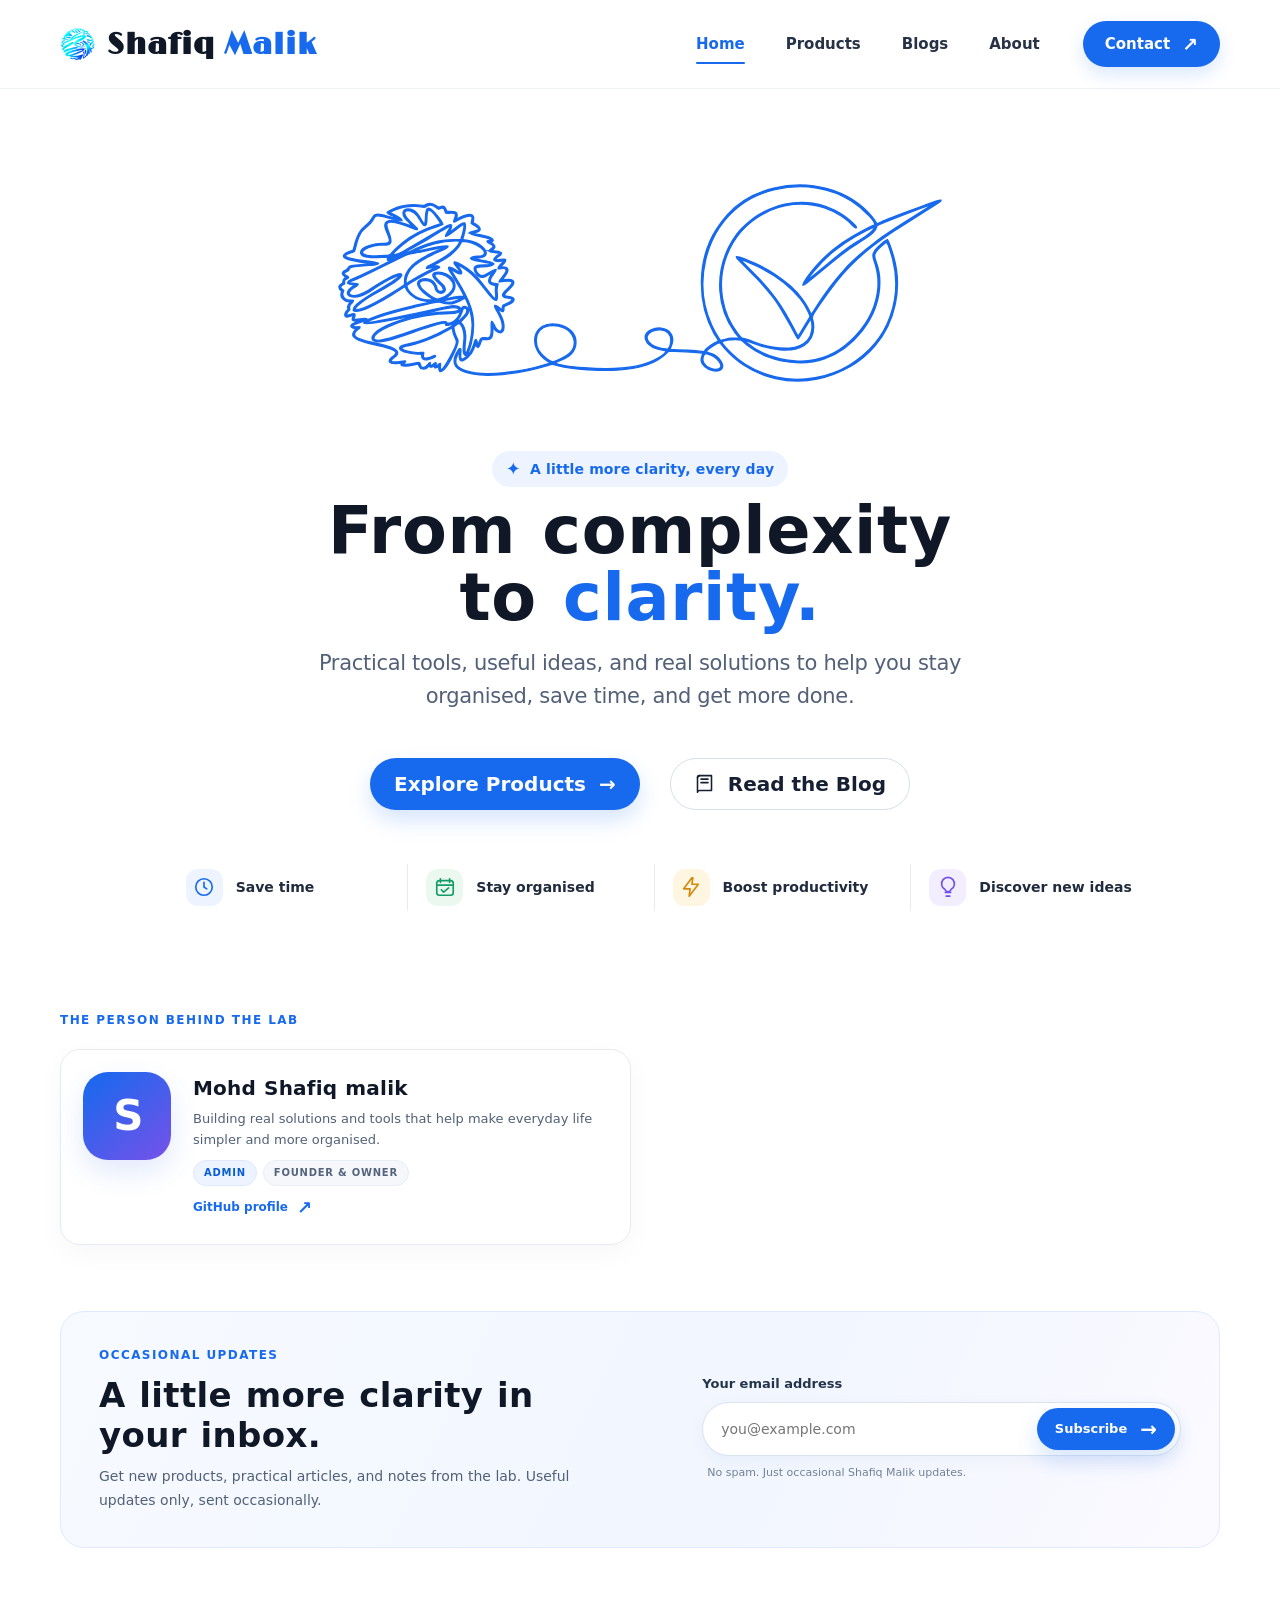
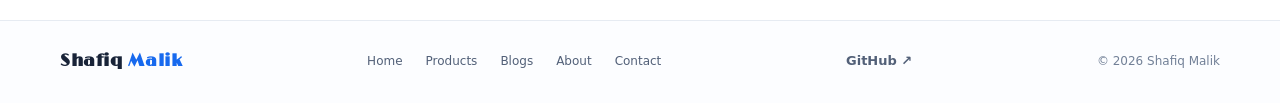
==== docs/index.html @ 5ccac987 "initial Commit" ====
<!doctype html>
<html lang="en">

<head>
  <meta charset="utf-8">
  <meta name="viewport" content="width=device-width, initial-scale=1">
  <meta name="theme-color" content="#ffffff">
  <meta name="description"
    content="Practical tools, useful ideas, and real solutions to help you stay organised, save time, and get more done.">
  <title>Shafiq Malik — From complexity to clarity</title>
  <link rel="icon" href="assets/logo.png" type="image/png">
  <link rel="stylesheet" href="styles.css">
  <script src="site-config.js" defer></script>
  <script src="app.js" defer></script>
</head>

<body>
  <a class="skip-link" href="#main-content">Skip to content</a>
  <header class="site-header">
    <div class="container nav-wrap">
      <a class="brand" href="index.html" aria-label="ShafiqMalik home">
        <img src="assets/logo.png" alt="" class="brand-mark">
        <span class="brand-name">Shafiq<span> Malik</span></span>
      </a>
      <button class="menu-toggle" type="button" aria-label="Open navigation" aria-expanded="false"
        aria-controls="primary-nav">
        <span></span><span></span><span></span>
      </button>
      <nav class="primary-nav" id="primary-nav" aria-label="Main navigation">
        <a class="active" aria-current="page" href="index.html">Home</a>
        <a href="products.html">Products</a>
        <a href="blogs.html">Blogs</a>
        <a href="about.html">About</a>
        <a class="nav-contact" href="contact.html">Contact <span aria-hidden="true">↗</span></a>
      </nav>
    </div>
  </header>

  <main id="main-content">
    <section class="hero container">
      <div class="hero-art" aria-label="From complexity to clarity">
        <img class="hero-illustration" src="assets/hero-illustration.svg"
          alt="A tangle of overlapping lines flows into a clear blue arrow and check mark">
      </div>

      <div class="hero-copy">
        <div class="eyebrow"><span class="sparkle" aria-hidden="true">✦</span> A little more clarity, every day</div>
        <h1>From complexity<br>to <span>clarity.</span></h1>
        <p class="hero-lead">Practical tools, useful ideas, and real solutions to help you stay organised, save time,
          and get more done.</p>
        <div class="hero-actions">
          <a class="button button-primary" href="products.html">Explore Products <span aria-hidden="true">→</span></a>
          <a class="button button-secondary" href="blogs.html"><svg viewBox="0 0 24 24" aria-hidden="true">
              <path d="M4 5.5A2.5 2.5 0 0 1 6.5 3H20v17H6.5A2.5 2.5 0 0 0 4 22V5.5Z" />
              <path d="M4 5.5A2.5 2.5 0 0 1 6.5 3M8 7h8M8 11h8" />
            </svg>
            Read the Blog</a>
        </div>
      </div>

    </section>



    <section class="benefits container" aria-label="What you can get from ShafiqHub">
      <div class="benefit"><span class="benefit-icon icon-blue"><svg viewBox="0 0 24 24" aria-hidden="true">
            <circle cx="12" cy="12" r="9" />
            <path d="M12 7v5l3 2" />
          </svg></span><span>Save time</span></div>
      <div class="benefit"><span class="benefit-icon icon-green"><svg viewBox="0 0 24 24" aria-hidden="true">
            <rect x="3" y="5" width="18" height="16" rx="3" />
            <path d="M7 3v4M17 3v4M3 10h18M8 15l2.5 2.5L16 13" />
          </svg></span><span>Stay organised</span></div>
      <div class="benefit"><span class="benefit-icon icon-yellow"><svg viewBox="0 0 24 24" aria-hidden="true">
            <path d="m13 2-9 12h7l-1 8 10-13h-7l1-7Z" />
          </svg></span><span>Boost productivity</span></div>
      <div class="benefit"><span class="benefit-icon icon-purple"><svg viewBox="0 0 24 24" aria-hidden="true">
            <path d="M9 18h6M10 22h4M8.5 14.5A7 7 0 1 1 15.5 14.5c-.9.8-1.3 1.6-1.5 2.5h-4c-.2-.9-.6-1.7-1.5-2.5Z" />
          </svg></span><span>Discover new ideas</span></div>
    </section>


    <section class="home-team container" aria-labelledby="home-team-heading">
      <div class="home-section-heading">
        <div>
          <p class="section-kicker">The person behind the lab</p>
          <!-- <h2 id="home-team-heading">A small team, building with purpose.</h2> -->
        </div>

      </div>
      <!-- <p>Meet the people working to turn useful ideas into clearer, more practical experiences.</p> -->

      <div class="home-team-grid">
        <article class="home-team-card">

          <div class="home-team-avatar home-team-avatar-shafiq" aria-hidden="true">S</div>
          <div class="home-team-copy">

            <h3>Mohd Shafiq malik</h3>
            <p>Building real solutions and tools that help make everyday life simpler and more organised.
            </p>
            <div class="home-team-roles">
              <span class="team-role team-role-admin">ADMIN</span>
              <span class="team-role">FOUNDER &amp; OWNER</span>
            </div>
            <a class="text-link" data-github-config="shafiq" href="https://github.com/MdShafiqMalik" target="_blank"
              rel="noopener noreferrer">GitHub profile <span aria-hidden="true">↗</span></a>
          </div>
        </article>
        <!-- 
        <article class="home-team-card">
          <div class="home-team-avatar home-team-avatar-raqib" aria-hidden="true">R</div>
          <div class="home-team-copy">
            <div class="home-team-roles"><span class="team-role">TEAM MEMBER</span></div>
            <h3>Mohd Raqib Malik</h3>
            <p>Part of the Shafiq Malik team, contributing to the shared effort of making useful technology accessible.
            </p>
            <a class="text-link" data-github-config="mohdRaqibMalik" href="#" hidden>GitHub profile <span
                aria-hidden="true">↗</span></a>
          </div>
        </article> -->
      </div>
    </section>

    <section class="subscribe-section container" aria-labelledby="subscribe-heading">
      <div class="subscribe-panel">
        <div class="subscribe-copy">
          <p class="section-kicker">Occasional updates</p>
          <h2 id="subscribe-heading">A little more clarity in your inbox.</h2>
          <p>Get new products, practical articles, and notes from the lab. Useful updates only, sent occasionally.</p>
        </div>
        <form class="subscribe-form" id="subscribe-form">
          <label class="subscribe-label" for="subscribe-email">Your email address</label>
          <div class="subscribe-input-row">
            <input id="subscribe-email" name="email" type="email" placeholder="you@example.com" autocomplete="email"
              required>
            <button class="button button-primary" type="submit">Subscribe <span aria-hidden="true">→</span></button>
          </div>
          <p class="subscribe-feedback" id="subscribe-feedback" role="status" aria-live="polite">No spam. Just
            occasional Shafiq Malik updates.</p>
        </form>
      </div>
    </section>
  </main>

  <footer class="site-footer">
    <div class="container footer-inner">
      <a class="footer-brand" href="index.html">Shafiq <span>Malik</span></a>
      <nav class="footer-nav" aria-label="Footer navigation"><a href="index.html">Home</a><a
          href="products.html">Products</a><a href="blogs.html">Blogs</a><a href="about.html">About</a><a
          href="contact.html">Contact</a></nav>
      <a class="footer-github-link" data-github-config="organization" href="#" hidden>GitHub <span
          aria-hidden="true">↗</span></a>
      <span>© <span data-year></span> Shafiq Malik</span>
    </div>
  </footer>
</body>

</html>
---- docs/styles.css ----
@font-face {
  font-family: 'Limelight';
  src: url('./assets/Limelight-Regular.ttf') format('truetype');
  font-weight: normal;
  font-style: normal;
}

:root {
  color-scheme: light;
  --ink: #101828;
  --muted: #526078;
  --subtle: #728097;
  --blue: #1769ee;
  --blue-dark: #0b57d0;
  --blue-soft: #edf4ff;
  --line: #e6ebf2;
  --surface: #ffffff;
  --surface-soft: #f8faff;
  --green: #119b70;
  --violet: #7757ed;
  --yellow: #d99516;
  --shadow: 0 18px 50px rgba(16, 42, 90, .08);
  --radius: 22px;
  font-family: Inter, ui-sans-serif, system-ui, -apple-system, BlinkMacSystemFont, "Segoe UI", sans-serif;
}

* {
  box-sizing: border-box;
}

html {
  scroll-behavior: smooth;
}

body {
  margin: 0;
  color: var(--ink);
  background: #fff;
  font-size: 16px;
  line-height: 1.6;
  -webkit-font-smoothing: antialiased;
}

a {
  color: inherit;
  text-decoration: none;
}

button,
input,
select,
textarea {
  font: inherit;
}

button,
a {
  -webkit-tap-highlight-color: transparent;
}

svg {
  display: block;
}

.container {
  width: min(1160px, calc(100% - 64px));
  margin-inline: auto;
}

/* Header and navigation */
.site-header {
  position: relative;
  z-index: 10;
  background: rgba(255, 255, 255, .92);
  border-bottom: 1px solid rgba(230, 235, 242, .65);
}

.nav-wrap {
  min-height: 88px;
  display: flex;
  align-items: center;
  justify-content: space-between;
  gap: 38px;
}

.brand {
  display: inline-flex;
  align-items: center;
  gap: 12px;
  flex: 0 0 auto;
}

.brand-mark {
  width: 35px;
  height: 35px;
  object-fit: contain;
}

.brand-name {
  font-family: "Limelight", sans-serif;
  ;
  margin-top: 2px;
  font-size: 29px;
  font-weight: 720;
  letter-spacing: -1.35px;
  color: #101828;
  line-height: 1;
}

.brand-name span,
.footer-brand span {
  color: var(--blue);
}

.primary-nav {
  display: flex;
  align-items: center;
  gap: clamp(22px, 3.2vw, 46px);
  margin-left: auto;
}

.primary-nav>a:not(.nav-contact) {
  position: relative;
  color: #273246;
  font-size: 15px;
  font-weight: 560;
  padding: 12px 0;
  transition: color .2s ease;
}

.primary-nav>a:not(.nav-contact)::after {
  content: "";
  position: absolute;
  left: 0;
  right: 0;
  bottom: 4px;
  height: 2px;
  border-radius: 2px;
  background: var(--blue);
  transform: scaleX(0);
  transform-origin: center;
  transition: transform .2s ease;
}

.primary-nav>a:not(.nav-contact):hover,
.primary-nav>a.active:not(.nav-contact) {
  color: var(--blue);
}

.primary-nav>a.active:not(.nav-contact)::after,
.primary-nav>a:not(.nav-contact):hover::after {
  transform: scaleX(1);
}

.nav-contact {
  display: inline-flex;
  align-items: center;
  justify-content: center;
  gap: 12px;
  min-height: 46px;
  padding: 0 22px;
  margin-left: 2px;
  color: #fff;
  background: var(--blue);
  border-radius: 999px;
  font-size: 15px;
  font-weight: 650;
  box-shadow: 0 7px 18px rgba(23, 105, 238, .16);
  transition: background .2s ease, transform .2s ease;
}

.nav-contact:hover {
  background: var(--blue-dark);
  transform: translateY(-1px);
}

.nav-contact span {
  font-size: 19px;
  line-height: 1;
}

.menu-toggle {
  display: none;
}

/* Homepage hero */
.hero {
  min-height: 490px;
  display: grid;
  grid-template-areas: "copy art";
  grid-template-columns: minmax(0, 1.02fr) minmax(0, .98fr);
  align-items: center;
  gap: 12px;
  padding-top: 52px;
  padding-bottom: 28px;
}

.hero-copy {
  grid-area: copy;
  position: relative;
  z-index: 1;
  padding: 12px 0 22px;
}

.eyebrow {
  display: inline-flex;
  align-items: center;
  gap: 9px;
  min-height: 36px;
  padding: 6px 14px;
  color: var(--blue);
  background: #edf4ff;
  border-radius: 999px;
  font-size: 14px;
  font-weight: 650;
  letter-spacing: .01em;
}

.sparkle {
  font-size: 18px;
  line-height: 1;
}

h1,
h2,
h3,
p {
  margin-top: 0;
}

.hero h1 {
  max-width: 650px;
  margin: 22px 0 20px;
  color: #101828;
  font-size: clamp(48px, 5.5vw, 70px);
  font-weight: 760;
  line-height: 1.03;
  letter-spacing: -.055em;
}

.hero h1 span,
.page-hero h1 span {
  color: var(--blue);
}

.hero-lead {
  max-width: 585px;
  margin-bottom: 28px;
  color: var(--muted);
  font-size: clamp(18px, 1.75vw, 21px);
  line-height: 1.55;
  letter-spacing: -.015em;
}

.hero-actions {
  margin-top: 20px;
  display: flex;
  flex-wrap: wrap;
  align-items: center;
  gap: 30px;
}

.button {
  display: inline-flex;
  align-items: center;
  justify-content: center;
  gap: 13px;
  min-height: 52px;
  padding: 0 23px;
  border: 1px solid transparent;
  border-radius: 999px;
  font-size: 20px;
  font-weight: bolder;
  cursor: pointer;
  transition: transform .2s ease, box-shadow .2s ease, background .2s ease, border-color .2s ease;
}



.button:hover {
  transform: translateY(-2px);
}

.button-primary {
  color: #fff;
  background: var(--blue);
  box-shadow: 0 10px 22px rgba(23, 105, 238, .18);
}

.button-primary:hover {
  background: var(--blue-dark);
  box-shadow: 0 13px 26px rgba(23, 105, 238, .22);
}

.button-primary span {
  font-size: 20px;
  line-height: 1;
}

.button-secondary {
  color: #172033;
  background: #fff;
  border-color: #d8e0eb;
}

.button-secondary:hover {
  border-color: #a9c5f2;
  background: #fbfdff;
}

.button-secondary svg {
  width: 21px;
  height: 21px;
  fill: none;
  stroke: currentColor;
  stroke-width: 1.8;
  stroke-linecap: round;
  stroke-linejoin: round;
}

.hero-art {
  grid-area: art;
  position: relative;
  display: flex;
  align-items: center;
  justify-content: center;
  min-width: 0;
  min-height: 340px;
}

.hero-illustration {
  display: block;
  width: min(100%, 620px);
  height: auto;
  overflow: visible;
}

/* Compact benefits strip */
.benefits {
  display: grid;
  grid-template-columns: repeat(4, minmax(0, 1fr));
  align-items: center;
  margin-top: 4px;
  margin-bottom: 72px;
  padding: 18px 0;
}

.benefit {
  display: flex;
  align-items: center;
  justify-content: center;
  gap: 13px;
  min-width: 0;
  padding: 5px 18px;
  color: #202b3e;
  font-size: 14px;
  font-weight: 620;
  white-space: nowrap;
}

.benefit+.benefit {
  border-left: 1px solid var(--line);
}

.benefit-icon {
  display: inline-grid;
  place-items: center;
  flex: 0 0 37px;
  width: 37px;
  height: 37px;
  border-radius: 12px;
}

.benefit-icon svg {
  width: 22px;
  height: 22px;
  fill: none;
  stroke: currentColor;
  stroke-width: 1.8;
  stroke-linecap: round;
  stroke-linejoin: round;
}

.icon-blue {
  color: #1769ee;
  background: #edf4ff;
}

.icon-green {
  color: #129c67;
  background: #eaf8f0;
}

.icon-yellow {
  color: #d18a0a;
  background: #fff6e2;
}

.icon-purple {
  color: #7252eb;
  background: #f2edff;
}

.home-next {
  display: grid;
  grid-template-columns: 1fr 1fr auto;
  align-items: center;
  gap: 35px;
  padding: 34px 0 72px;
  border-top: 1px solid var(--line);
}

.section-kicker {
  margin-bottom: 9px;
  color: var(--blue);
  font-size: 12px;
  font-weight: 750;
  letter-spacing: .12em;
  text-transform: uppercase;
}

.home-next h2,
.soft-cta h2 {
  margin-bottom: 0;
  font-size: clamp(24px, 3vw, 34px);
  line-height: 1.2;
  letter-spacing: -.04em;
}

.home-next>p {
  max-width: 430px;
  margin: 0;
  color: var(--muted);
}

.text-link {
  display: inline-flex;
  align-items: center;
  gap: 9px;
  color: var(--blue);
  font-size: 14px;
  font-weight: 680;
}

.text-link span {
  font-size: 18px;
  transition: transform .2s ease;
}

.text-link:hover span {
  transform: translateX(4px);
}

/* Shared interior page heading */
.page-hero {
  padding-top: 74px;
  padding-bottom: 44px;
  text-align: center;
}

.page-hero h1 {
  max-width: 850px;
  margin: 20px auto 16px;
  color: #101828;
  font-size: clamp(42px, 5.6vw, 62px);
  line-height: 1.08;
  letter-spacing: -.052em;
}

.page-hero>p {
  max-width: 680px;
  margin: 0 auto;
  color: var(--muted);
  font-size: 18px;
  line-height: 1.65;
}

/* Products */
.product-grid {
  display: grid;
  grid-template-columns: repeat(3, minmax(0, 1fr));
  gap: 20px;
  padding-bottom: 68px;
}

.product-card {
  display: flex;
  flex-direction: column;
  align-items: flex-start;
  min-height: 330px;
  padding: 27px;
  border: 1px solid var(--line);
  border-radius: var(--radius);
  background: #fff;
  box-shadow: 0 8px 28px rgba(18, 42, 80, .035);
  transition: transform .22s ease, box-shadow .22s ease, border-color .22s ease;
}

.product-card:hover {
  transform: translateY(-5px);
  border-color: #d4e2f8;
  box-shadow: var(--shadow);
}

.product-symbol {
  display: grid;
  place-items: center;
  width: 58px;
  height: 58px;
  margin-bottom: 20px;
  border-radius: 17px;
}

.product-symbol svg {
  width: 31px;
  height: 31px;
  fill: none;
  stroke: currentColor;
  stroke-width: 2;
  stroke-linecap: round;
  stroke-linejoin: round;
}

.product-blue .product-symbol {
  color: #1769ee;
  background: #edf4ff;
}

.product-violet .product-symbol {
  color: #7252eb;
  background: #f2edff;
}

.product-green .product-symbol {
  color: #119b70;
  background: #eaf8f0;
}

.card-label {
  margin-bottom: 5px;
  color: var(--subtle);
  font-size: 12px;
  font-weight: 700;
  letter-spacing: .09em;
  text-transform: uppercase;
}

.product-card h2 {
  margin-bottom: 9px;
  font-size: 24px;
  letter-spacing: -.035em;
}

.product-card>p:not(.card-label) {
  margin-bottom: 16px;
  color: var(--muted);
  font-size: 14px;
  line-height: 1.65;
}

.tag-row {
  display: flex;
  flex-wrap: wrap;
  gap: 7px;
  margin-top: auto;
  margin-bottom: 18px;
}

.tag-row span {
  padding: 4px 9px;
  color: #53627b;
  background: #f5f7fb;
  border: 1px solid #edf0f5;
  border-radius: 999px;
  font-size: 11px;
  font-weight: 600;
}

.soft-cta {
  display: flex;
  align-items: center;
  justify-content: space-between;
  gap: 24px;
  margin-bottom: 76px;
  padding: 30px 34px;
  border: 1px solid #e4edfb;
  border-radius: 24px;
  background: linear-gradient(110deg, #f7faff 0%, #f1f6ff 100%);
}

.soft-cta h2 {
  margin-bottom: 8px;
}

.soft-cta p:not(.section-kicker) {
  margin-bottom: 0;
  color: var(--muted);
  font-size: 14px;
}

.soft-cta .section-kicker {
  margin-bottom: 7px;
}

.soft-cta .button {
  flex: 0 0 auto;
}

/* Blogs */
.blog-toolbar {
  display: flex;
  align-items: end;
  justify-content: space-between;
  gap: 22px;
  padding: 4px 0 22px;
}

.blog-toolbar h2 {
  margin: 0;
  font-size: 27px;
  letter-spacing: -.04em;
}

.search-box {
  display: flex;
  align-items: center;
  gap: 9px;
  width: min(300px, 100%);
  height: 45px;
  padding: 0 13px;
  border: 1px solid #dfe5ee;
  border-radius: 999px;
  background: #fff;
}

.search-box svg {
  width: 18px;
  height: 18px;
  flex: 0 0 auto;
  fill: none;
  stroke: #77859b;
  stroke-width: 1.8;
  stroke-linecap: round;
}

.search-box input {
  width: 100%;
  min-width: 0;
  border: 0;
  outline: 0;
  color: var(--ink);
  background: transparent;
  font-size: 13px;
}

.blog-grid {
  display: grid;
  grid-template-columns: repeat(3, minmax(0, 1fr));
  gap: 20px;
  padding-bottom: 55px;
}

.blog-card {
  overflow: hidden;
  padding: 14px 14px 22px;
  border: 1px solid var(--line);
  border-radius: 20px;
  background: #fff;
  box-shadow: 0 8px 26px rgba(18, 42, 80, .035);
}

.blog-art {
  position: relative;
  display: grid;
  place-items: center;
  height: 165px;
  margin-bottom: 18px;
  overflow: hidden;
  border-radius: 13px;
}

.blog-art>span {
  position: absolute;
  top: 13px;
  left: 15px;
  color: rgba(30, 54, 91, .5);
  font-size: 12px;
  font-weight: 750;
  letter-spacing: .1em;
}

.art-simplicity {
  background: linear-gradient(135deg, #eaf2ff, #f7f8ff 70%);
}

.mini-stack {
  position: relative;
  width: 94px;
  height: 74px;
}

.mini-stack i {
  position: absolute;
  left: 10px;
  width: 74px;
  height: 45px;
  border: 2px solid #78a4ec;
  border-radius: 9px;
  background: rgba(255, 255, 255, .75);
  transform: rotate(30deg) skewX(-26deg);
  box-shadow: 0 8px 14px rgba(85, 133, 215, .1);
}

.mini-stack i:nth-child(1) {
  top: 0;
}

.mini-stack i:nth-child(2) {
  top: 14px;
  opacity: .75;
}

.mini-stack i:nth-child(3) {
  top: 28px;
  opacity: .5;
}

.art-automation {
  background: linear-gradient(135deg, #e8f8f3, #f2fbf8 70%);
}

.mini-orbit {
  position: relative;
  width: 104px;
  height: 104px;
  border: 1.5px solid #65bea0;
  border-radius: 50%;
}

.mini-orbit::before,
.mini-orbit::after {
  content: "";
  position: absolute;
  inset: 15px -13px;
  border: 1.5px solid #8ad2b8;
  border-radius: 50%;
  transform: rotate(48deg);
}

.mini-orbit::after {
  transform: rotate(-48deg);
}

.mini-orbit b {
  position: absolute;
  z-index: 1;
  width: 10px;
  height: 10px;
  border-radius: 50%;
  background: #16a57b;
}

.mini-orbit b:nth-child(1) {
  top: -5px;
  left: 48px;
}

.mini-orbit b:nth-child(2) {
  right: -5px;
  top: 48px;
}

.mini-orbit b:nth-child(3) {
  bottom: -5px;
  left: 48px;
}

.art-building {
  background: linear-gradient(135deg, #f0ecff, #f8f6ff 70%);
}

.mini-window {
  display: flex;
  align-items: flex-start;
  gap: 6px;
  width: 135px;
  height: 85px;
  padding: 12px;
  border: 1px solid #d7cdfa;
  border-radius: 12px;
  background: rgba(255, 255, 255, .82);
  box-shadow: 0 12px 28px rgba(114, 82, 235, .1);
}

.mini-window i {
  width: 6px;
  height: 6px;
  border-radius: 50%;
  background: #9b88f0;
}

.mini-window em {
  position: absolute;
  width: 74px;
  height: 34px;
  margin: 20px 0 0 25px;
  border: 1px solid #d9d1fb;
  border-radius: 6px;
  background: #f3f0ff;
}

.blog-meta {
  display: flex;
  align-items: center;
  justify-content: space-between;
  gap: 12px;
  margin-bottom: 9px;
  color: var(--subtle);
  font-size: 11px;
  font-weight: 650;
}

.blog-card h2 {
  margin-bottom: 9px;
  font-size: 19px;
  line-height: 1.3;
  letter-spacing: -.025em;
}

.blog-card>p {
  min-height: 66px;
  margin-bottom: 15px;
  color: var(--muted);
  font-size: 13px;
  line-height: 1.6;
}

.empty-search {
  padding-bottom: 45px;
  color: var(--muted);
}

/* About */
.about-layout {
  display: grid;
  grid-template-columns: minmax(0, 1.5fr) minmax(280px, .8fr);
  gap: 36px;
  align-items: stretch;
  padding: 0 0 55px;
}

.about-main {
  padding: 26px 0;
}

.about-main h2 {
  max-width: 650px;
  margin-bottom: 20px;
  font-size: clamp(28px, 3vw, 39px);
  line-height: 1.2;
  letter-spacing: -.045em;
}

.about-main>p:not(.section-kicker) {
  max-width: 700px;
  color: var(--muted);
  line-height: 1.8;
}

.about-note {
  padding: 29px;
  border: 1px solid #e4edfb;
  border-radius: 22px;
  background: linear-gradient(145deg, #f7faff, #f0f6ff);
}

.note-mark {
  display: grid;
  place-items: center;
  width: 58px;
  height: 58px;
  margin-bottom: 26px;
  border-radius: 17px;
  background: #fff;
  box-shadow: 0 6px 18px rgba(23, 105, 238, .08);
}

.note-mark img {
  width: 39px;
  height: 39px;
}

.about-note h3 {
  margin-bottom: 10px;
  font-size: 25px;
  line-height: 1.25;
  letter-spacing: -.035em;
}

.about-note>p:last-child {
  margin-bottom: 0;
  color: var(--muted);
  font-size: 14px;
}

.principles {
  display: grid;
  grid-template-columns: repeat(3, minmax(0, 1fr));
  gap: 22px;
  padding: 25px 0 74px;
  border-top: 1px solid var(--line);
}

.principle {
  padding: 18px 20px 10px 0;
}

.principle>span {
  display: inline-block;
  margin-bottom: 17px;
  color: var(--blue);
  font-size: 12px;
  font-weight: 750;
  letter-spacing: .12em;
}

.principle h3 {
  margin-bottom: 8px;
  font-size: 18px;
  letter-spacing: -.025em;
}

.principle p {
  margin-bottom: 0;
  color: var(--muted);
  font-size: 14px;
}

/* Contact */
.contact-intro {
  padding-bottom: 35px;
}

.contact-layout {
  display: grid;
  grid-template-columns: minmax(0, .85fr) minmax(360px, 1fr);
  gap: 55px;
  align-items: start;
  padding-bottom: 80px;
}

.contact-aside {
  padding: 20px 0;
}

.contact-aside h2 {
  max-width: 440px;
  margin-bottom: 15px;
  font-size: 34px;
  line-height: 1.2;
  letter-spacing: -.045em;
}

.contact-aside>p:not(.section-kicker) {
  max-width: 450px;
  margin-bottom: 28px;
  color: var(--muted);
}

.contact-detail {
  display: flex;
  align-items: center;
  gap: 13px;
  margin-top: 17px;
}

.detail-icon {
  display: grid;
  place-items: center;
  width: 40px;
  height: 40px;
  color: var(--blue);
  background: var(--blue-soft);
  border-radius: 12px;
  font-size: 20px;
}

.contact-detail div {
  display: grid;
  gap: 1px;
}

.contact-detail strong {
  font-size: 13px;
}

.contact-detail span:not(.detail-icon) {
  color: var(--muted);
  font-size: 12px;
}

.contact-form {
  padding: 28px;
  border: 1px solid var(--line);
  border-radius: 22px;
  background: #fff;
  box-shadow: var(--shadow);
}

.form-row {
  display: grid;
  gap: 7px;
  margin-bottom: 17px;
}

.form-row label {
  color: #273246;
  font-size: 13px;
  font-weight: 650;
}

.form-row input,
.form-row select,
.form-row textarea {
  width: 100%;
  min-height: 47px;
  padding: 11px 13px;
  color: var(--ink);
  border: 1px solid #dfe5ee;
  border-radius: 11px;
  outline: none;
  background: #fff;
  transition: border-color .18s ease, box-shadow .18s ease;
}

.form-row textarea {
  min-height: 130px;
  resize: vertical;
}

.form-row input:focus,
.form-row select:focus,
.form-row textarea:focus {
  border-color: #83b1fa;
  box-shadow: 0 0 0 3px rgba(23, 105, 238, .1);
}

.submit-button {
  width: 100%;
  border: 0;
}

.form-hint {
  margin: 12px 0 0;
  color: var(--subtle);
  font-size: 11px;
}

.form-hint code {
  color: #46536a;
  background: #f3f5f8;
  padding: 1px 4px;
  border-radius: 4px;
}

/* Footer */
.site-footer {
  border-top: 1px solid var(--line);
  background: #fcfdff;
}

.footer-inner {
  display: flex;
  align-items: center;
  justify-content: space-between;
  gap: 20px;
  min-height: 82px;
  color: var(--subtle);
  font-size: 12px;
}

.footer-brand {
  color: #182338;
  font-size: 17px;
  font-weight: 750;
  letter-spacing: -.05em;
}

@media (max-width: 900px) {
  .container {
    width: min(100% - 44px, 760px);
  }

  .nav-wrap {
    min-height: 78px;
  }

  .brand-name {
    font-size: 26px;
    font-family: "Limelight", sans-serif;
  }

  .brand-mark {
    width: 42px;
    height: 42px;
  }

  .menu-toggle {
    display: flex;
    flex-direction: column;
    justify-content: center;
    gap: 5px;
    width: 44px;
    height: 44px;
    padding: 10px;
    border: 1px solid var(--line);
    border-radius: 13px;
    background: #fff;
    cursor: pointer;
  }

  .menu-toggle span {
    width: 100%;
    height: 2px;
    border-radius: 2px;
    background: #253147;
  }

  .primary-nav {
    position: absolute;
    top: calc(100% - 1px);
    left: 0;
    right: 0;
    display: none;
    align-items: stretch;
    gap: 2px;
    padding: 12px 22px 20px;
    border-bottom: 1px solid var(--line);
    background: #fff;
    box-shadow: 0 15px 22px rgba(20, 40, 75, .07);
  }

  .primary-nav.open {
    display: flex;
    flex-direction: column;
  }

  .primary-nav>a:not(.nav-contact) {
    padding: 10px 4px;
  }

  .primary-nav>a:not(.nav-contact)::after {
    display: none;
  }

  .nav-contact {
    align-self: flex-start;
    margin: 8px 0 0;
  }

  .hero {
    grid-template-areas: "copy art";
    grid-template-columns: 1fr 1fr;
    gap: 0;
    min-height: 420px;
    padding-top: 40px;
  }

  .hero h1 {
    font-size: clamp(42px, 6vw, 58px);
  }

  .hero-art {
    min-height: 260px;
  }

  .benefits {
    grid-template-columns: repeat(2, minmax(0, 1fr));
    row-gap: 13px;
    margin-bottom: 50px;
  }

  .benefit {
    justify-content: flex-start;
    padding-left: 12px;
  }

  .benefit:nth-child(3) {
    border-left: 0;
  }

  .home-next {
    grid-template-columns: 1fr 1fr;
  }

  .home-next .text-link {
    grid-column: 1 / -1;
  }

  .product-grid,
  .blog-grid {
    grid-template-columns: repeat(2, minmax(0, 1fr));
  }

  .about-layout {
    gap: 22px;
  }

  .contact-layout {
    gap: 30px;
  }
}

@media (max-width: 620px) {
  .container {
    width: min(100% - 36px, 520px);
  }

  .nav-wrap {
    min-height: 70px;
  }

  .brand {
    gap: 8px;
  }

  .brand-mark {
    width: 30px;
    height: 30px;
  }

  .brand-name {
    font-size: 23px;
    font-family: "Limelight", sans-serif;
  }

  .hero {
    display: flex;
    flex-direction: column;
    align-items: stretch;
    padding-top: 24px;
    padding-bottom: 8px;
  }

  .hero-art {
    order: 0;
    min-height: 0;
    margin: 0 -12px 4px;
  }

  .hero-copy {
    order: 1;
    padding-bottom: 0;
  }

  .hero h1 {
    margin-top: 18px;
    font-size: clamp(43px, 12vw, 58px);
  }

  .hero-lead {
    max-width: 520px;
    font-size: 17px;
  }

  .hero-illustration {
    width: 100%;
    max-width: 510px;
  }

  .hero-actions {
    gap: 30px;
  }

  .button {
    min-height: 48px;
    padding: 20px, 20px;
    font-size: 17px;
  }

  .benefits {
    margin-top: 5px;
    margin-bottom: 38px;
    padding: 10px 0;
  }

  .benefit {
    gap: 9px;
    padding: 5px 7px;
    font-size: 11px;
    white-space: normal;
  }

  .benefit-icon {
    flex-basis: 31px;
    width: 31px;
    height: 31px;
    border-radius: 10px;
  }

  .benefit-icon svg {
    width: 18px;
    height: 18px;
  }

  .home-next {
    display: block;
    padding: 28px 0 48px;
  }

  .home-next>p {
    margin: 14px 0;
  }

  .page-hero {
    padding-top: 20px;
    padding-bottom: 32px;
  }

  .page-hero h1 {
    font-size: 32px;
  }

  .page-hero>p {
    font-size: 16px;
  }

  .product-grid,
  .blog-grid,
  .principles {
    grid-template-columns: 1fr;
  }

  .product-grid {
    gap: 14px;
    padding-bottom: 40px;
  }

  .product-card {
    min-height: 0;
    padding: 23px;
  }

  .soft-cta {
    align-items: flex-start;
    flex-direction: column;
    margin-bottom: 48px;
    padding: 24px;
  }

  .blog-toolbar {
    align-items: stretch;
    flex-direction: column;
  }

  .search-box {
    width: 100%;
  }

  .blog-grid {
    padding-bottom: 35px;
  }

  .blog-card>p {
    min-height: 0;
  }

  .about-layout {
    grid-template-columns: 1fr;
    padding-bottom: 30px;
  }

  .about-main {
    padding: 5px 0;
  }

  .principles {
    gap: 4px;
    padding: 14px 0 45px;
  }

  .principle {
    padding: 14px 0;
  }

  .contact-layout {
    grid-template-columns: 1fr;
    gap: 12px;
    padding-bottom: 50px;
  }

  .contact-aside {
    padding: 0;
  }

  .contact-aside h2 {
    font-size: 30px;
  }

  .contact-form {
    padding: 21px;
  }

  .footer-inner {
    min-height: 0;
    flex-wrap: wrap;
    justify-content: flex-start;
    padding: 20px 0;
    gap: 7px 20px;
  }

  .footer-inner>span:last-child {
    flex-basis: 100%;
  }
}

/* Accessibility and small interaction refinements */
.skip-link {
  position: absolute;
  z-index: 100;
  top: 8px;
  left: 12px;
  padding: 10px 14px;
  color: #fff;
  background: var(--ink);
  border-radius: 9px;
  transform: translateY(-150%);
}

.skip-link:focus {
  transform: translateY(0);
}

a:focus-visible,
button:focus-visible,
input:focus-visible,
select:focus-visible,
textarea:focus-visible {
  outline: 3px solid rgba(23, 105, 238, .32);
  outline-offset: 3px;
}

[hidden] {
  display: none !important;
}

/* Footer navigation */
.footer-nav {
  display: flex;
  align-items: center;
  gap: clamp(12px, 2vw, 23px);
}

.footer-nav a {
  color: var(--muted);
  transition: color .18s ease;
}

.footer-nav a:hover {
  color: var(--blue);
}

/* Static contact-form output */
.message-output {
  display: grid;
  gap: 10px;
  margin-top: 18px;
  padding-top: 18px;
  border-top: 1px solid var(--line);
}

.message-output label {
  font-size: 13px;
  font-weight: 700;
}

.message-output textarea {
  width: 100%;
  min-height: 160px;
  padding: 12px;
  border: 1px solid #dfe5ee;
  border-radius: 11px;
  color: var(--ink);
  background: #fbfcff;
  resize: vertical;
}

.copy-message {
  justify-self: start;
}

/* Blog article detail page */
.article-page {
  max-width: 900px;
  min-height: 62vh;
  padding-top: 48px;
  padding-bottom: 90px;
}

.article-top {
  display: flex;
  align-items: center;
  justify-content: space-between;
  gap: 18px;
  margin-bottom: 34px;
}

.back-link {
  color: var(--blue);
  font-size: 14px;
  font-weight: 650;
}

.article-heading {
  max-width: 780px;
  margin: 0 auto 42px;
  text-align: center;
}

.article-heading h1 {
  margin: 12px 0 18px;
  font-size: clamp(38px, 6vw, 62px);
  line-height: 1.08;
  letter-spacing: -.055em;
}

.article-intro {
  color: var(--muted);
  font-size: 19px;
  line-height: 1.7;
}

.article-body {
  max-width: 700px;
  margin-inline: auto;
}

.article-body section {
  margin: 0 0 30px;
}

.article-body h2 {
  margin-bottom: 10px;
  font-size: 23px;
  letter-spacing: -.035em;
}

.article-body p {
  color: var(--muted);
  font-size: 16px;
  line-height: 1.85;
}

.article-end {
  display: flex;
  align-items: center;
  justify-content: space-between;
  gap: 20px;
  max-width: 700px;
  margin: 48px auto 0;
  padding: 22px 0 0;
  border-top: 1px solid var(--line);
}

.article-end p {
  margin: 0;
  color: var(--muted);
}

.article-not-found {
  max-width: 680px;
  margin: 50px auto;
  text-align: center;
}

.article-not-found h1 {
  font-size: clamp(34px, 5vw, 52px);
  line-height: 1.1;
  letter-spacing: -.05em;
}

.article-not-found p:not(.section-kicker) {
  color: var(--muted);
}

@media (max-width: 620px) {
  .footer-nav {
    order: 3;
    flex-basis: 100%;
    flex-wrap: wrap;
    gap: 10px 18px;
  }

  .article-page {
    padding-top: 32px;
    padding-bottom: 55px;
  }

  .article-top {
    align-items: flex-start;
    flex-direction: column;
    margin-bottom: 25px;
  }

  .article-heading {
    text-align: left;
    margin-bottom: 30px;
  }

  .article-intro {
    font-size: 17px;
  }

  .article-end {
    align-items: flex-start;
    flex-direction: column;
  }
}

@media (prefers-reduced-motion: reduce) {

  *,
  *::before,
  *::after {
    scroll-behavior: auto !important;
    animation-duration: .01ms !important;
    animation-iteration-count: 1 !important;
    transition-duration: .01ms !important;
  }
}

/* Writing archive switcher */
.journal-tabs {
  display: flex;
  align-items: center;
  gap: 8px;
  padding-top: 0;
  padding-bottom: 24px;
}

.journal-tabs a {
  display: inline-flex;
  align-items: center;
  gap: 8px;
  min-height: 38px;
  padding: 0 15px;
  color: #58657a;
  border: 1px solid transparent;
  border-radius: 999px;
  font-size: 13px;
  font-weight: 650;
  transition: color .18s ease, background .18s ease, border-color .18s ease;
}

.journal-tabs a:hover {
  color: var(--blue);
  background: #f7faff;
}

.journal-tabs a.active {
  color: var(--blue);
  background: #edf4ff;
  border-color: #dce9ff;
}

.journal-tabs a span {
  font-size: 14px;
}

/* Lab notes archive */
.lab-empty-state {
  display: grid;
  justify-items: center;
  max-width: 760px;
  margin: 10px auto 34px;
  padding: 52px 28px 58px;
  text-align: center;
  border: 1px solid var(--line);
  border-radius: 26px;
  background: linear-gradient(145deg, #fff 0%, #f8fbff 100%);
}

.lab-empty-icon {
  display: grid;
  place-items: center;
  width: 72px;
  height: 72px;
  margin-bottom: 20px;
  color: var(--blue);
  background: #edf4ff;
  border-radius: 22px;
}

.lab-empty-icon svg {
  width: 38px;
  height: 38px;
  fill: none;
  stroke: currentColor;
  stroke-width: 1.8;
  stroke-linecap: round;
  stroke-linejoin: round;
}

.lab-empty-state .section-kicker {
  margin-bottom: 8px;
}

.lab-empty-state h2 {
  max-width: 540px;
  margin-bottom: 12px;
  font-size: clamp(27px, 4vw, 36px);
  letter-spacing: -.045em;
}

.lab-empty-state>p:not(.section-kicker) {
  max-width: 570px;
  margin-bottom: 22px;
  color: var(--muted);
}

.note-format-grid {
  display: grid;
  grid-template-columns: repeat(3, minmax(0, 1fr));
  gap: 30px;
  padding-bottom: 80px;
}

.note-format-grid article {
  padding: 20px 0 0;
  border-top: 1px solid var(--line);
}

.note-format-number {
  display: block;
  margin-bottom: 12px;
  color: var(--blue);
  font-size: 12px;
  font-weight: 750;
  letter-spacing: .08em;
}

.note-format-grid h3 {
  margin-bottom: 6px;
  font-size: 18px;
  letter-spacing: -.025em;
}

.note-format-grid p {
  margin: 0;
  color: var(--muted);
  font-size: 14px;
}

/* Reusable author-written article and lab-note templates */
.writing-page {
  max-width: 900px;
  min-height: 60vh;
  padding-top: 48px;
  padding-bottom: 90px;
}

.writing-page .article-top {
  margin-bottom: 28px;
}

.content-type-label {
  display: inline-flex;
  align-items: center;
  min-height: 29px;
  padding: 4px 11px;
  color: var(--blue);
  background: #edf4ff;
  border-radius: 999px;
  font-size: 11px;
  font-weight: 750;
  letter-spacing: .06em;
  text-transform: uppercase;
}

.content-type-note {
  color: #147d5b;
  background: #eaf8f0;
}

.writing-heading {
  max-width: 760px;
  margin: 0 auto 34px;
}

.writing-heading h1 {
  margin: 12px 0 15px;
  font-size: clamp(38px, 6vw, 61px);
  line-height: 1.08;
  letter-spacing: -.055em;
}

.writing-deck {
  max-width: 690px;
  margin-bottom: 18px;
  color: var(--muted);
  font-size: 19px;
  line-height: 1.65;
}

.author-meta {
  display: flex;
  flex-wrap: wrap;
  gap: 9px 18px;
  color: var(--subtle);
  font-size: 12px;
  font-weight: 600;
}

.author-meta span+span::before {
  content: "·";
  margin-right: 18px;
  color: #b5bfce;
}

.writing-cover {
  margin: 0 auto 36px;
}

.writing-cover img {
  display: block;
  width: 100%;
  max-height: 440px;
  object-fit: cover;
  border-radius: 20px;
}

.writing-cover figcaption {
  margin-top: 9px;
  color: var(--subtle);
  font-size: 12px;
  text-align: center;
}

.writing-body {
  max-width: 720px;
}

.writing-body .writing-lead {
  color: #39465c;
  font-size: 19px;
  line-height: 1.8;
}

.writing-body ul,
.writing-body ol {
  padding-left: 24px;
  color: var(--muted);
  line-height: 1.85;
}

.writing-body li {
  padding-left: 4px;
  margin: 5px 0;
}

.writing-quote {
  max-width: 720px;
  margin: 38px auto;
  padding: 8px 0 8px 22px;
  border-left: 3px solid #8bb8ff;
  color: #273b5b;
  font-size: 21px;
  line-height: 1.6;
}

.writing-body pre {
  overflow-x: auto;
  margin: 18px 0 26px;
  padding: 18px 20px;
  border: 1px solid #e6ebf3;
  border-radius: 14px;
  color: #26354e;
  background: #f7f9fc;
  font-size: 13px;
  line-height: 1.7;
}

.writing-body code {
  font-family: ui-monospace, SFMono-Regular, Menlo, Consolas, monospace;
}

.writing-footer {
  display: flex;
  align-items: center;
  justify-content: space-between;
  gap: 20px;
  max-width: 720px;
  margin: 45px auto 0;
  padding-top: 22px;
  border-top: 1px solid var(--line);
}

.writing-tags {
  display: flex;
  flex-wrap: wrap;
  gap: 7px;
}

.writing-tags span {
  padding: 5px 10px;
  color: #58657a;
  background: #f5f7fb;
  border: 1px solid #edf0f5;
  border-radius: 999px;
  font-size: 11px;
  font-weight: 650;
}

.note-facts {
  display: grid;
  grid-template-columns: repeat(3, minmax(0, 1fr));
  gap: 12px;
  margin: 0 auto 34px;
  padding: 17px;
  border: 1px solid var(--line);
  border-radius: 16px;
  background: #fbfcff;
}

.note-facts div {
  display: grid;
  gap: 5px;
  padding: 0 12px;
}

.note-facts div+div {
  border-left: 1px solid var(--line);
}

.note-facts span {
  color: var(--subtle);
  font-size: 10px;
  font-weight: 750;
  letter-spacing: .09em;
  text-transform: uppercase;
}

.note-facts strong {
  color: #344158;
  font-size: 12px;
  font-weight: 650;
  line-height: 1.5;
}

.lab-note-page .writing-heading {
  margin-bottom: 28px;
}

.lab-note-page .writing-body section {
  padding-bottom: 3px;
}

@media (max-width: 900px) {
  .note-format-grid {
    gap: 20px;
  }
}

@media (max-width: 620px) {
  .journal-tabs {
    padding-bottom: 18px;
  }

  .lab-empty-state {
    margin-top: 8px;
    padding: 38px 20px 42px;
  }

  .note-format-grid {
    grid-template-columns: 1fr;
    gap: 16px;
    padding-bottom: 55px;
  }

  .note-format-grid article {
    padding-top: 14px;
  }

  .writing-page {
    padding-top: 32px;
    padding-bottom: 55px;
  }

  .writing-page .article-top {
    align-items: center;
    flex-direction: row;
  }

  .writing-deck {
    font-size: 17px;
  }

  .author-meta {
    gap: 7px 11px;
  }

  .author-meta span+span::before {
    margin-right: 11px;
  }

  .writing-footer {
    align-items: flex-start;
    flex-direction: column;
  }

  .note-facts {
    grid-template-columns: 1fr;
    gap: 12px;
  }

  .note-facts div {
    padding: 0;
  }

  .note-facts div+div {
    padding-top: 11px;
    border-top: 1px solid var(--line);
    border-left: 0;
  }
}


/* Owner profile */
.owner-preview {
  display: grid;
  grid-template-columns: 104px minmax(0, 1fr);
  gap: 24px;
  margin-bottom: 54px;
  padding: 26px 30px;
  border: 1px solid var(--line);
  border-radius: 22px;
  background: linear-gradient(110deg, #fff 0%, #f7faff 100%);
}

.owner-avatar {
  position: relative;
  display: grid;
  place-items: center;
  width: 88px;
  height: 88px;
  overflow: hidden;
  color: #fff;
  border-radius: 26px;
  background: linear-gradient(145deg, #1769ee 0%, #7252eb 100%);
  box-shadow: 0 12px 26px rgba(23, 105, 238, .16);
}

.owner-avatar span {
  position: relative;
  z-index: 1;
  font-size: 45px;
  font-weight: 760;
  letter-spacing: -.08em;
}

.owner-avatar i {
  position: absolute;
  right: -23px;
  bottom: -35px;
  width: 88px;
  height: 88px;
  border: 1px solid rgba(255, 255, 255, .45);
  border-radius: 50%;
}

.owner-preview-copy h2 {
  margin-bottom: 8px;
  font-size: clamp(25px, 3vw, 34px);
  letter-spacing: -.045em;
}

.owner-preview-copy>p:not(.section-kicker) {
  max-width: 700px;
  margin-bottom: 12px;
  color: var(--muted);
  font-size: 14px;
}

.owner-page-hero {
  padding-bottom: 34px;
}

.owner-profile {
  display: grid;
  grid-template-columns: minmax(250px, .76fr) minmax(0, 1.24fr);
  gap: clamp(36px, 7vw, 84px);
  align-items: center;
  padding-bottom: 82px;
}

.owner-profile-visual {
  display: grid;
  justify-items: center;
  gap: 18px;
  min-height: 350px;
  align-content: center;
  border: 1px solid #e5edfa;
  border-radius: 28px;
  background: radial-gradient(circle at 50% 42%, #e9f2ff 0, #f6f9ff 42%, #fff 73%);
}

.owner-avatar-large {
  width: 178px;
  height: 178px;
  border-radius: 48px;
  box-shadow: 0 24px 60px rgba(23, 105, 238, .2);
}

.owner-avatar-large span {
  font-size: 104px;
}

.owner-avatar-large i {
  right: -34px;
  bottom: -48px;
  width: 160px;
  height: 160px;
}

.owner-visual-caption {
  display: inline-flex;
  align-items: center;
  gap: 8px;
  padding: 7px 12px;
  color: #526078;
  border: 1px solid #e5ebf4;
  border-radius: 999px;
  background: rgba(255, 255, 255, .8);
  font-size: 11px;
  font-weight: 650;
}

.status-dot {
  width: 7px;
  height: 7px;
  border-radius: 50%;
  background: #18a66c;
  box-shadow: 0 0 0 4px rgba(24, 166, 108, .1);
}

.owner-profile-copy h2 {
  margin: 4px 0 7px;
  font-size: clamp(43px, 5vw, 59px);
  line-height: 1.05;
  letter-spacing: -.06em;
}

.owner-profile-copy h2 span {
  color: var(--blue);
}

.owner-role {
  margin-bottom: 24px;
  color: var(--blue);
  font-size: 13px;
  font-weight: 680;
}

.owner-profile-copy>p:not(.section-kicker):not(.owner-role) {
  color: var(--muted);
  font-size: 15px;
  line-height: 1.85;
}

.owner-actions {
  display: flex;
  flex-wrap: wrap;
  gap: 12px;
  margin-top: 27px;
}

.owner-focus {
  padding: 38px 0 76px;
  border-top: 1px solid var(--line);
}

.owner-focus-heading {
  max-width: 560px;
  margin-bottom: 30px;
}

.owner-focus-heading h2 {
  margin-bottom: 0;
  font-size: clamp(27px, 3.5vw, 38px);
  line-height: 1.2;
  letter-spacing: -.045em;
}

.owner-focus-grid {
  display: grid;
  grid-template-columns: repeat(3, minmax(0, 1fr));
  gap: 25px;
}

.owner-focus-grid article {
  padding: 20px 22px 18px 0;
  border-top: 2px solid #dce9ff;
}

.owner-focus-number {
  display: block;
  margin-bottom: 18px;
  color: var(--blue);
  font-size: 11px;
  font-weight: 750;
  letter-spacing: .1em;
}

.owner-focus-grid h3 {
  margin-bottom: 8px;
  font-size: 18px;
  letter-spacing: -.025em;
}

.owner-focus-grid p {
  margin-bottom: 0;
  color: var(--muted);
  font-size: 14px;
}

@media (max-width: 900px) {
  .owner-profile {
    gap: 30px;
  }

  .owner-profile-visual {
    min-height: 310px;
  }
}

@media (max-width: 620px) {
  .owner-preview {
    grid-template-columns: 68px minmax(0, 1fr);
    gap: 16px;
    margin-bottom: 38px;
    padding: 20px;
  }

  .owner-preview .owner-avatar {
    width: 64px;
    height: 64px;
    border-radius: 19px;
  }

  .owner-preview .owner-avatar span {
    font-size: 35px;
  }

  .owner-profile {
    grid-template-columns: 1fr;
    gap: 28px;
    padding-bottom: 54px;
  }

  .owner-profile-visual {
    min-height: 250px;
  }

  .owner-avatar-large {
    width: 130px;
    height: 130px;
    border-radius: 38px;
  }

  .owner-avatar-large span {
    font-size: 76px;
  }

  .owner-profile-copy h2 {
    font-size: 46px;
  }

  .owner-focus {
    padding: 28px 0 52px;
  }

  .owner-focus-grid {
    grid-template-columns: 1fr;
    gap: 8px;
  }

  .owner-focus-grid article {
    padding: 15px 0;
  }
}


/* Team page */
.team-page-hero {
  padding-bottom: 36px;
}

.team-content {
  max-width: 980px;
  padding-bottom: 42px;
}

.team-section-heading {
  display: flex;
  align-items: end;
  justify-content: space-between;
  gap: 20px;
  margin-bottom: 22px;
}

.team-section-heading h2 {
  margin: 0;
  font-size: clamp(24px, 3vw, 32px);
  letter-spacing: -.04em;
}

.team-count {
  flex: 0 0 auto;
  padding: 7px 12px;
  color: #52637d;
  background: #f4f7fc;
  border: 1px solid #e8edf5;
  border-radius: 999px;
  font-size: 12px;
  font-weight: 650;
}

.team-member-card {
  display: grid;
  grid-template-columns: 290px minmax(0, 1fr);
  overflow: hidden;
  border: 1px solid var(--line);
  border-radius: 24px;
  background: #fff;
  box-shadow: 0 14px 45px rgba(26, 61, 112, .06);
}

.team-member-art {
  position: relative;
  display: grid;
  place-items: center;
  min-height: 310px;
  overflow: hidden;
  background: radial-gradient(circle at 50% 43%, rgba(57, 126, 255, .17), transparent 42%), linear-gradient(145deg, #f4f8ff, #eef4ff 65%, #f8faff);
}

.team-member-avatar {
  position: relative;
  z-index: 2;
  display: grid;
  place-items: center;
  width: 116px;
  height: 116px;
  color: #fff;
  border-radius: 34px;
  background: linear-gradient(140deg, #1769ee 4%, #5b51e8 94%);
  box-shadow: 0 18px 38px rgba(39, 101, 230, .22);
  font-size: 64px;
  font-weight: 780;
  letter-spacing: -.09em;
}

.team-orbit {
  position: absolute;
  display: block;
  width: 230px;
  height: 230px;
  border: 1px solid rgba(57, 119, 224, .18);
  border-radius: 50%;
}

.team-orbit-one {
  transform: rotate(35deg) scaleX(.75);
}

.team-orbit-two {
  transform: rotate(-35deg) scaleX(.75);
}

.team-member-info {
  align-self: center;
  padding: 36px 42px;
}

.team-role-row {
  display: flex;
  flex-wrap: wrap;
  gap: 8px;
  margin-bottom: 14px;
}

.team-role {
  display: inline-flex;
  align-items: center;
  min-height: 26px;
  padding: 4px 10px;
  color: #54647c;
  background: #f5f7fb;
  border: 1px solid #e9edf4;
  border-radius: 999px;
  font-size: 10px;
  font-weight: 800;
  letter-spacing: .075em;
}

.team-role-admin {
  color: #075bd5;
  background: #edf4ff;
  border-color: #dce9ff;
}

.team-member-info h3 {
  margin: 0 0 5px;
  font-size: clamp(32px, 4vw, 43px);
  letter-spacing: -.055em;
}

.team-member-subtitle {
  margin-bottom: 15px;
  color: #61718a;
  font-size: 13px;
  font-weight: 650;
}

.team-member-bio {
  max-width: 560px;
  margin-bottom: 22px;
  color: var(--muted);
  font-size: 15px;
  line-height: 1.8;
}

.team-member-actions {
  display: flex;
  align-items: center;
  flex-wrap: wrap;
  gap: 18px;
}

.team-note {
  display: flex;
  align-items: flex-start;
  gap: 15px;
  margin-top: 20px;
  padding: 20px 22px;
  border: 1px solid #e6eefb;
  border-radius: 17px;
  background: #f8fbff;
}

.team-note-icon {
  display: grid;
  place-items: center;
  flex: 0 0 34px;
  width: 34px;
  height: 34px;
  color: var(--blue);
  background: #eaf2ff;
  border-radius: 11px;
}

.team-note h3 {
  margin: 1px 0 4px;
  font-size: 15px;
}

.team-note p {
  margin: 0;
  color: var(--muted);
  font-size: 13px;
  line-height: 1.65;
}

.team-cta {
  margin-top: 5px;
}

@media (max-width: 700px) {
  .team-member-card {
    grid-template-columns: 1fr;
  }

  .team-member-art {
    min-height: 220px;
  }

  .team-member-avatar {
    width: 96px;
    height: 96px;
    border-radius: 29px;
    font-size: 53px;
  }

  .team-member-info {
    padding: 27px 24px 30px;
  }

  .team-section-heading {
    align-items: flex-start;
    flex-direction: column;
    gap: 10px;
  }
}


/* GitHub profile links on Team and Owner pages */
.team-member-list {
  display: grid;
  gap: 18px;
}

.team-member-art-secondary {
  background: radial-gradient(circle at 50% 43%, rgba(31, 174, 132, .13), transparent 42%), linear-gradient(145deg, #f3fbf8, #edf8f5 65%, #f8fcfb);
}

.team-member-avatar-secondary {
  background: linear-gradient(140deg, #119b78 4%, #277bdc 94%);
  box-shadow: 0 18px 38px rgba(21, 143, 130, .16);
}

.github-link-pending {
  display: inline-flex;
  align-items: center;
  min-height: 32px;
  color: #8190a5;
  font-size: 13px;
}

.team-github-note {
  align-items: flex-start;
}

.team-github-copy h3 {
  margin: 1px 0 4px;
  font-size: 15px;
}

.team-github-copy p {
  margin: 0 0 9px;
  color: var(--muted);
  font-size: 13px;
  line-height: 1.65;
}

.footer-github-link {
  color: var(--muted);
  font-size: 13px;
  font-weight: 650;
  text-decoration: none;
}

.footer-github-link:hover {
  color: var(--blue);
}


/* Homepage team section */
.home-team {
  padding: 18px 0 66px;
}

.home-section-heading {
  display: flex;
  align-items: end;
  justify-content: space-between;
  gap: 35px;
  margin-bottom: 10px;
}

.home-section-heading h2 {
  max-width: 620px;
  margin: 0;
  font-size: clamp(27px, 3.2vw, 37px);
  line-height: 1.15;
  letter-spacing: -.045em;
}

.home-section-heading>p {
  max-width: 380px;
  margin: 0 0 2px;
  color: var(--muted);
  font-size: 14px;
  line-height: 1.7;
}

.home-team-grid {
  display: grid;
  grid-template-columns: repeat(2, minmax(0, 1fr));
  gap: 18px;
}

.home-team-card {
  display: flex;
  gap: 22px;
  min-width: 0;
  padding: 22px;
  border: 1px solid var(--line);
  border-radius: 20px;
  background: #fff;
  box-shadow: 0 8px 28px rgba(18, 42, 80, .035);
}

.home-team-avatar {
  position: relative;
  display: grid;
  place-items: center;
  flex: 0 0 88px;
  width: 88px;
  height: 88px;
  border-radius: 25px;
  color: #fff;
  font-size: 42px;
  font-weight: 760;
  letter-spacing: -.07em;
  box-shadow: 0 12px 28px rgba(39, 101, 230, .14);
}

.home-team-avatar-shafiq {
  background: linear-gradient(140deg, #1769ee 4%, #7352e9 96%);
}

.home-team-avatar-raqib {
  background: linear-gradient(140deg, #159b7b 4%, #277bdc 96%);
}

.home-team-copy {
  min-width: 0;
}

.home-team-roles {
  display: flex;
  flex-wrap: wrap;
  gap: 6px;
  margin-bottom: 7px;
}

.home-team-copy h3 {
  margin: 0 0 5px;
  font-size: 20px;
  letter-spacing: -.035em;
}

.home-team-copy p {
  margin: 0 0 10px;
  color: var(--muted);
  font-size: 13px;
  line-height: 1.6;
}

.home-team-copy .text-link {
  font-size: 12px;
}

/* Homepage newsletter subscription */
.subscribe-section {
  padding: 0 0 72px;
}

.subscribe-panel {
  display: grid;
  grid-template-columns: minmax(0, 1fr) minmax(300px, .85fr);
  align-items: center;
  gap: 40px;
  padding: 34px 38px;
  border: 1px solid #dfeaff;
  border-radius: 24px;
  background: linear-gradient(115deg, #f7faff 0%, #f1f6ff 58%, #fbfaff 100%);
}

.subscribe-copy h2 {
  max-width: 520px;
  margin: 0 0 9px;
  font-size: clamp(25px, 3vw, 34px);
  line-height: 1.2;
  letter-spacing: -.045em;
}

.subscribe-copy>p:last-child {
  max-width: 520px;
  margin: 0;
  color: var(--muted);
  font-size: 14px;
  line-height: 1.7;
}

.subscribe-form {
  min-width: 0;
}

.subscribe-label {
  display: block;
  margin-bottom: 8px;
  color: #26344b;
  font-size: 13px;
  font-weight: 700;
}

.subscribe-input-row {
  display: flex;
  align-items: center;
  gap: 8px;
  padding: 5px;
  border: 1px solid #d9e3f2;
  border-radius: 999px;
  background: #fff;
  box-shadow: 0 5px 18px rgba(34, 74, 130, .045);
}

.subscribe-input-row input {
  width: 100%;
  min-width: 0;
  height: 42px;
  padding: 0 13px;
  border: 0;
  outline: 0;
  border-radius: 999px;
  color: var(--ink);
  background: transparent;
  font-size: 14px;
}

.subscribe-input-row input:focus-visible {
  outline: 2px solid rgba(23, 105, 238, .25);
  outline-offset: -2px;
}

.subscribe-input-row .button {
  flex: 0 0 auto;
  min-height: 42px;
  padding: 0 17px;
  font-size: 13px;
}

.subscribe-feedback {
  min-height: 20px;
  margin: 9px 5px 0;
  color: var(--subtle);
  font-size: 11px;
  line-height: 1.5;
}

.subscribe-feedback.is-error {
  color: #b42318;
}

.subscribe-feedback.is-success {
  color: #087443;
}

@media (max-width: 900px) {
  .home-section-heading {
    align-items: flex-start;
    flex-direction: column;
    gap: 10px;
  }

  .subscribe-panel {
    grid-template-columns: 1fr;
    gap: 24px;
  }
}

@media (max-width: 620px) {
  .home-team {
    padding: 10px 0 44px;
  }

  .home-team-grid {
    grid-template-columns: 1fr;
    gap: 12px;
  }

  .home-team-card {
    gap: 15px;
    padding: 16px;
    border-radius: 17px;
  }

  .home-team-avatar {
    flex-basis: 64px;
    width: 64px;
    height: 64px;
    border-radius: 19px;
    font-size: 31px;
  }

  .home-team-copy h3 {
    font-size: 18px;
  }

  .home-team-copy p {
    font-size: 12px;
  }

  .subscribe-section {
    padding-bottom: 48px;
  }

  .subscribe-panel {
    gap: 18px;
    padding: 24px 20px;
    border-radius: 20px;
  }

  .subscribe-input-row {
    align-items: stretch;
    flex-direction: column;
    padding: 7px;
    border-radius: 16px;
  }

  .subscribe-input-row input {
    height: 42px;
  }

  .subscribe-input-row .button {
    width: 100%;
  }
}


/* Expanded About page */
.about-section-heading {
  max-width: 740px;
  margin-bottom: 27px;
}

.about-section-heading h2 {
  max-width: 700px;
  margin-bottom: 12px;
  font-size: clamp(28px, 3.25vw, 40px);
  line-height: 1.16;
  letter-spacing: -.045em;
}

.about-section-heading>p:not(.section-kicker) {
  max-width: 690px;
  margin-bottom: 0;
  color: var(--muted);
  line-height: 1.8;
}

.about-purpose {
  padding: 36px 0 70px;
  border-top: 1px solid var(--line);
}

.about-purpose-grid {
  display: grid;
  grid-template-columns: repeat(3, minmax(0, 1fr));
  gap: 18px;
}

.about-purpose-card {
  min-height: 205px;
  padding: 24px 25px;
  border: 1px solid var(--line);
  border-radius: 19px;
  background: #fff;
}

.about-card-number,
.about-step-card>span,
.about-value-card>span {
  display: inline-flex;
  align-items: center;
  /* justify-content: center;
  min-width: 34px; */
  /* height: 30px; */
  margin-right: 5px;
  color: var(--blue);
  padding: 0px 5px;
  background: var(--blue-soft);
  border-radius: 9px;
  font-size: 17px;
  font-weight: 800;
  /* letter-spacing: .08em; */
}

.about-purpose-card h3,
.about-step-card h3,
.about-value-card h3 {
  margin-bottom: 8px;
  font-size: 18px;
  letter-spacing: -.025em;
}

.about-purpose-card p,
.about-step-card p,
.about-value-card p {
  margin-bottom: 0;
  color: var(--muted);
  font-size: 14px;
  line-height: 1.75;
}

.about-process {
  padding: 54px 0 66px;
  border-top: 1px solid var(--line);
}

.about-process-grid {
  display: grid;
  grid-template-columns: repeat(4, minmax(0, 1fr));
  gap: 14px;
  margin: 0;
  padding: 0;
  list-style: none;
  counter-reset: about-step;
}

.about-step-card {
  min-height: 190px;
  padding: 22px 21px;
  border-radius: 17px;
  background: var(--surface-soft);
}

.about-step-card>span {
  color: #fff;
  background: var(--blue);
}

.about-discover {
  padding: 54px 0 68px;
  border-top: 1px solid var(--line);
}

.about-section-heading-row {
  display: flex;
  align-items: end;
  justify-content: space-between;
  gap: 28px;
  max-width: none;
}

.about-section-heading-row>div {
  max-width: 650px;
}

.about-section-heading-row>p {
  max-width: 330px !important;
  padding-bottom: 5px;
}

.about-discover-grid {
  display: grid;
  grid-template-columns: repeat(3, minmax(0, 1fr));
  gap: 18px;
}

.about-discover-card {
  display: flex;
  flex-direction: column;
  align-items: flex-start;
  min-height: 235px;
  padding: 23px 24px;
  border: 1px solid var(--line);
  border-radius: 19px;
  background: #fff;
  transition: transform .2s ease, border-color .2s ease, box-shadow .2s ease;
}

.about-discover-card:hover {
  transform: translateY(-3px);
  border-color: #cbdcf7;
  box-shadow: var(--shadow);
}

.about-discover-icon {
  display: grid;
  place-items: center;
  width: 43px;
  height: 43px;
  margin-bottom: 18px;
  border-radius: 13px;
  font-size: 22px;
  font-weight: 700;
}

.about-discover-blue {
  color: var(--blue);
  background: #edf4ff;
}

.about-discover-violet {
  color: var(--violet);
  background: #f2edff;
}

.about-discover-green {
  color: var(--green);
  background: #eaf8f0;
}

.about-discover-card h3 {
  margin-bottom: 7px;
  font-size: 19px;
  letter-spacing: -.025em;
}

.about-discover-card>p {
  margin-bottom: 17px;
  color: var(--muted);
  font-size: 13px;
  line-height: 1.7;
}

.about-discover-card .text-link {
  margin-top: auto;
  font-size: 13px;
}

.about-values {
  padding: 55px 0 70px;
  border-top: 1px solid var(--line);
}

.about-value-grid {
  display: grid;
  grid-template-columns: repeat(4, minmax(0, 1fr));
  gap: 20px;
}

.about-value-card {
  padding: 8px 14px 8px 0;
}

.about-value-card>span {
  margin-bottom: 15px;
}

.about-value-card h3 {
  font-size: 16px;
}

.about-value-card p {
  font-size: 13px;
}

@media (max-width: 900px) {

  .about-purpose-grid,
  .about-discover-grid {
    grid-template-columns: repeat(2, minmax(0, 1fr));
  }

  .about-process-grid,
  .about-value-grid {
    grid-template-columns: repeat(2, minmax(0, 1fr));
  }
}

@media (max-width: 620px) {
  .about-section-heading {
    margin-bottom: 21px;
  }

  .about-purpose,
  .about-process,
  .about-discover,
  .about-values {
    padding-top: 38px;
    padding-bottom: 45px;
  }

  .about-purpose-grid,
  .about-discover-grid,
  .about-process-grid,
  .about-value-grid {
    grid-template-columns: 1fr;
    gap: 12px;
  }

  .about-purpose-card {
    min-height: 0;
    padding: 21px;
  }

  .about-step-card {
    min-height: 0;
    padding: 19px 20px;
  }

  .about-step-card>span,
  .about-value-card>span {
    margin-bottom: 10px;
  }

  .about-section-heading-row {
    display: block;
  }

  .about-section-heading-row>p {
    margin-top: 10px;
  }

  .about-discover-card {
    min-height: 0;
    padding: 21px;
  }

  .about-value-card {
    padding: 12px 0;
  }
}

/* Typography refinement: add breathing room to brand text and headings. */
h1,
h2,
h3,
h4,
.hero h1,
.page-hero h1,
.article-heading h1,
.writing-heading h1,
.owner-profile-copy h2,
.owner-preview-copy h2,
.team-section-heading h2,
.home-section-heading h2,
.about-section-heading h2,
.product-card h2,
.blog-card h2,
.about-main h2,
.about-note h3,
.about-purpose-card h3,
.about-step-card h3,
.about-value-card h3,
.principle h3,
.owner-focus-grid h3,
.team-member-info h3 {
  letter-spacing: 0.01em !important;
  word-spacing: 0.045em;
}

.brand-name,
.footer-brand {
  letter-spacing: 0.035em !important;
  word-spacing: 0.075em;
  font-family: "Limelight", sans-serif;
}

/* Keep small screens airy without making headings look overly spread out. */
@media (max-width: 640px) {

  h1,
  h2,
  h3,
  h4,
  .hero h1,
  .page-hero h1,
  .article-heading h1,
  .writing-heading h1 {
    letter-spacing: 0.004em !important;
    word-spacing: 0.025em;
  }

  .brand-name,
  .footer-brand {
    letter-spacing: 0.025em !important;
    word-spacing: 0.05em;
    font-family: "Limelight", sans-serif;
  }
}


/* Centered hero layout: artwork first, then all hero content below it. */
.hero {
  display: flex;
  flex-direction: column;
  align-items: center;
  justify-content: flex-start;
  gap: 0;
  min-height: 0;
  padding-top: 34px;
  padding-bottom: 24px;
  text-align: center;
}

.hero-art {
  order: 0;
  width: min(100%, 680px);
  min-height: 0;
  margin: 0 auto 8px;
}

.hero-illustration {
  width: min(100%, 640px);
  max-width: 640px;
  height: auto;
  margin-inline: auto;
}

.hero-copy {
  order: 1;
  display: flex;
  flex-direction: column;
  align-items: center;
  width: 100%;
  padding: 0 0 12px;
  text-align: center;
}

.hero-copy .eyebrow {
  align-self: center;
}

.hero h1 {
  max-width: 920px;
  margin: 10px auto 16px;
  font-size: clamp(42px, 5.1vw, 66px);
  text-align: center;
}

.hero-lead {
  max-width: 720px;
  margin: 0 auto 25px;
  text-align: center;
}

.hero-actions {
  justify-content: center;
}

.benefits {
  width: min(100%, 1040px);
  margin: 0 auto 64px;
  justify-items: center;
  text-align: center;
}

.benefit {
  justify-content: center;
  text-align: center;
}

@media (max-width: 900px) {
  .hero {
    min-height: 0;
    padding-top: 28px;
  }

  .hero-art {
    width: min(100%, 600px);
  }

  .hero-illustration {
    width: 100%;
    max-width: 600px;
  }

  .hero h1 {
    font-size: clamp(40px, 6vw, 58px);
  }

  .benefits {
    margin-bottom: 52px;
  }
}

@media (max-width: 620px) {
  .hero {
    display: flex;
    flex-direction: column;
    align-items: center;
    padding-top: 18px;
    padding-bottom: 8px;
  }

  .hero-art {
    order: 0;
    width: 100%;
    max-width: 480px;
    min-height: 0;
    margin: 0 auto 10px;
  }

  .hero-illustration {
    width: 100%;
    max-width: 480px;
  }

  .hero-copy {
    order: 1;
    align-items: center;
    padding-bottom: 6px;
  }

  .hero h1 {
    max-width: 100%;
    margin: 10px auto 14px;
    font-size: clamp(38px, 10.5vw, 52px);
    text-align: center;
  }

  .hero-lead {
    max-width: 480px;
    margin: 0 auto 21px;
    font-size: 16px;
    text-align: center;
  }

  .hero-actions {
    justify-content: center;
  }

  .benefits {
    grid-template-columns: repeat(2, minmax(0, 1fr));
    justify-items: stretch;
    margin: 12px auto 38px;
    padding: 10px 0;
  }

  .benefit {
    justify-content: center;
    padding: 8px 4px;
  }

  .benefit+.benefit {
    border-left: 0;
  }

  .benefit:nth-child(even) {
    border-left: 1px solid var(--line);
  }
}
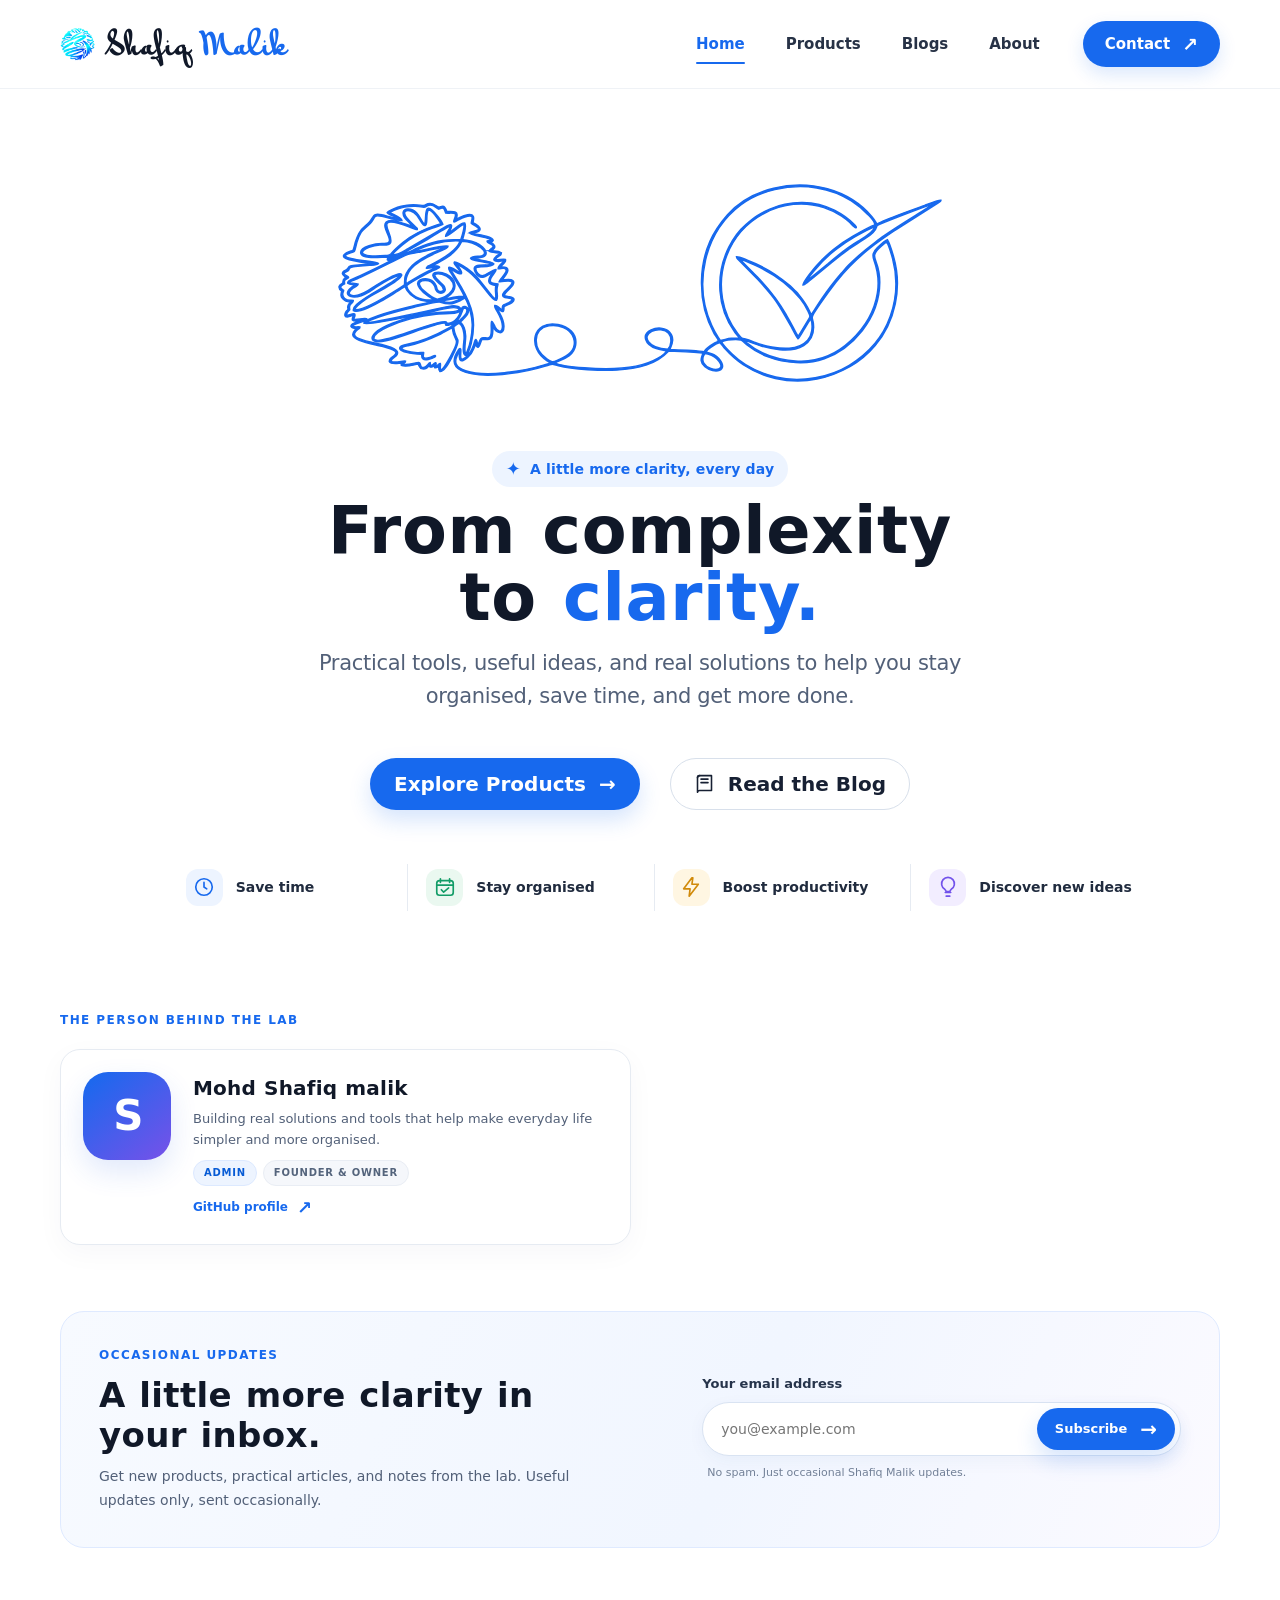
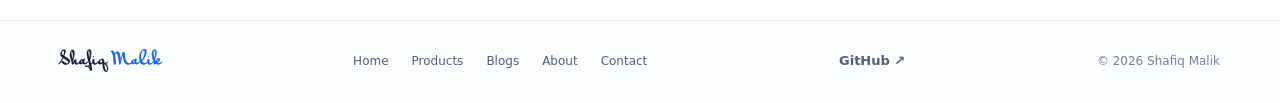
==== commit a0ecf6fc: "CSS Refreshed" ====
--- a/docs/index.html
+++ b/docs/index.html
@@ -9,7 +9,7 @@
     content="Practical tools, useful ideas, and real solutions to help you stay organised, save time, and get more done.">
   <title>Shafiq Malik — From complexity to clarity</title>
   <link rel="icon" href="assets/logo.png" type="image/png">
-  <link rel="stylesheet" href="styles.css">
+  <link rel="stylesheet" href="styles.css?v=1.0.0.1">
   <script src="site-config.js" defer></script>
   <script src="app.js" defer></script>
 </head>
--- a/docs/styles.css
+++ b/docs/styles.css
@@ -1,6 +1,6 @@
 @font-face {
   font-family: 'Limelight';
-  src: url('./assets/Limelight-Regular.ttf') format('truetype');
+  src: url('./assets/MrBedfort-Regular.ttf') format('truetype');
   font-weight: normal;
   font-style: normal;
 }
@@ -98,9 +98,8 @@
 
 .brand-name {
   font-family: "Limelight", sans-serif;
-  ;
-  margin-top: 2px;
-  font-size: 29px;
+  margin-top: 10px;
+  font-size: 30px;
   font-weight: 720;
   letter-spacing: -1.35px;
   color: #101828;
